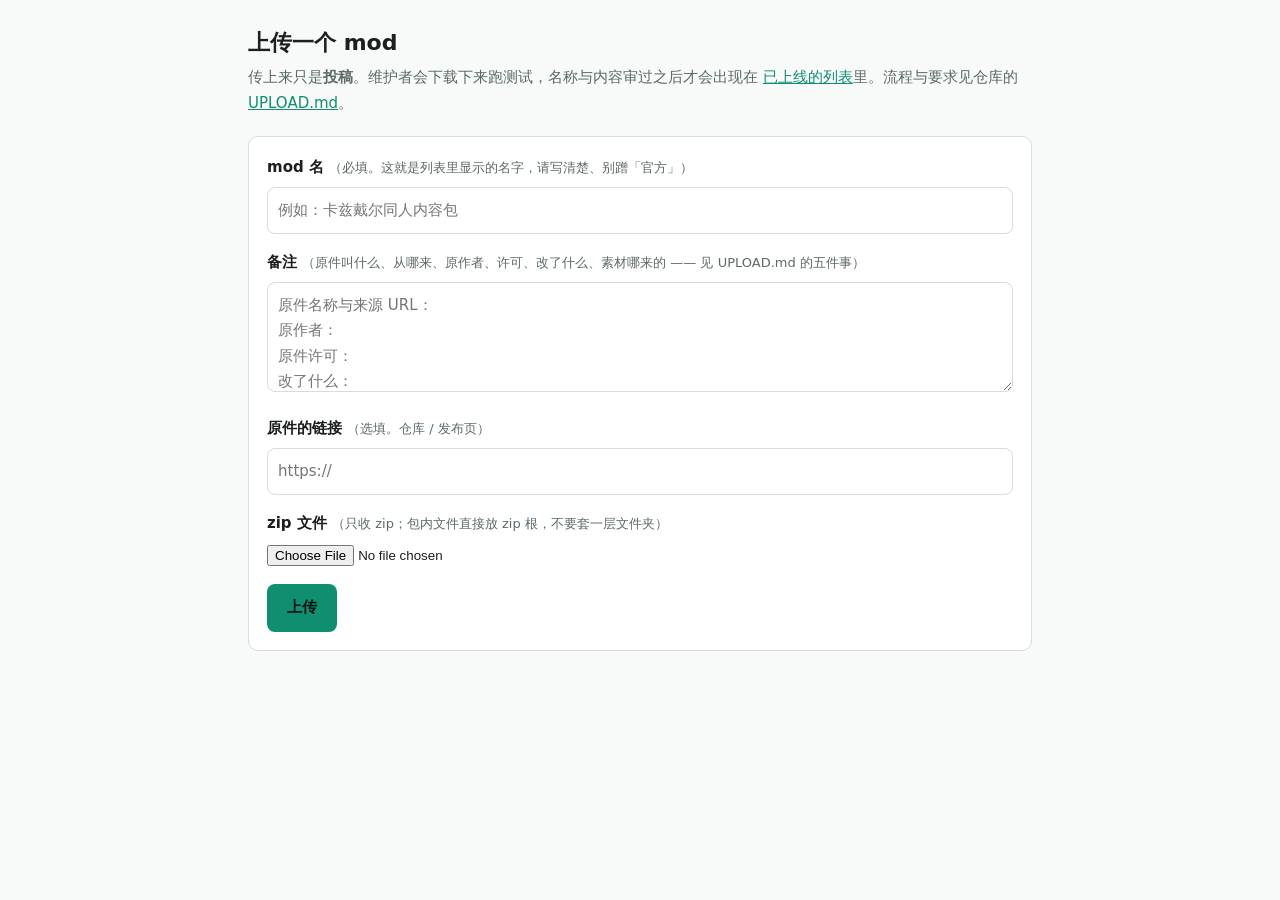
==== site/pages/index.html @ 50298086 "上传站：网页投稿 → 下载跑测试 → 审核名称与内容 → 通过即上线（零依赖） 业主说提 PR 太麻烦，要一个网页上传的口子。做法：  - site/server.mjs     零依赖单文件服务（只" ====
<!doctype html>
<html lang="zh-CN">
<head>
<meta charset="utf-8">
<meta name="viewport" content="width=device-width, initial-scale=1">
<title>上传一个 mod · 卫戍协议 Forge 工坊包</title>
<style>
  :root { color-scheme: light dark; --fg:#1b1f1d; --dim:#5c6b64; --line:#d5ddd8; --accent:#0f8f6f; --bad:#b03030; --bg:#f7faf8; --card:#fff; }
  @media (prefers-color-scheme: dark) { :root { --fg:#e6ece9; --dim:#9aa8a1; --line:#2c3632; --accent:#4ed8af; --bad:#ff8080; --bg:#111614; --card:#171d1a; } }
  * { box-sizing: border-box; }
  body { margin:0 auto; max-width:820px; padding:24px 18px 64px; background:var(--bg); color:var(--fg);
         font:15px/1.7 system-ui,-apple-system,"Segoe UI","Microsoft YaHei",sans-serif; }
  h1 { font-size:22px; margin:0 0 4px; }
  .sub { color:var(--dim); margin:0 0 20px; }
  .card { background:var(--card); border:1px solid var(--line); border-radius:10px; padding:18px; margin:0 0 16px; }
  label { display:block; font-weight:600; margin:0 0 6px; }
  .hint { font-weight:400; color:var(--dim); font-size:13px; }
  input[type=text], textarea { width:100%; padding:10px; border:1px solid var(--line); border-radius:8px;
         background:transparent; color:inherit; font:inherit; }
  textarea { min-height:110px; resize:vertical; }
  .row { margin:0 0 16px; }
  button { padding:11px 20px; border:0; border-radius:8px; background:var(--accent); color:#04140f;
           font:inherit; font-weight:700; cursor:pointer; }
  button:disabled { opacity:.5; cursor:default; }
  .bar { height:8px; background:var(--line); border-radius:99px; overflow:hidden; margin:14px 0 6px; display:none; }
  .bar > i { display:block; height:100%; width:0; background:var(--accent); transition:width .2s; }
  .out { white-space:pre-wrap; }
  .flag { border-left:3px solid var(--line); padding:6px 0 6px 10px; margin:6px 0; }
  .flag.blocker { border-color:var(--bad); }
  .flag.warn { border-color:#c8901f; }
  .flag .lv { font-weight:700; font-size:12px; letter-spacing:.04em; }
  .flag.blocker .lv { color:var(--bad); }
  a { color:var(--accent); }
  code { background:rgba(127,127,127,.14); padding:1px 5px; border-radius:4px; }
  .kv { font-family:ui-monospace,Consolas,monospace; font-size:13px; }
</style>
</head>
<body>
<h1>上传一个 mod</h1>
<p class="sub">传上来只是<b>投稿</b>。维护者会下载下来跑测试，名称与内容审过之后才会出现在
  <a href="/mods">已上线的列表</a>里。流程与要求见仓库的
  <a href="https://github.com/XiaMo233M/Stronghold-Protocol-Forge-Mods/blob/main/UPLOAD.md">UPLOAD.md</a>。</p>

<div class="card">
  <div class="row">
    <label for="name">mod 名 <span class="hint">（必填。这就是列表里显示的名字，请写清楚、别蹭「官方」）</span></label>
    <input id="name" type="text" maxlength="60" placeholder="例如：卡兹戴尔同人内容包">
  </div>
  <div class="row">
    <label for="note">备注 <span class="hint">（原件叫什么、从哪来、原作者、许可、改了什么、素材哪来的 —— 见 UPLOAD.md 的五件事）</span></label>
    <textarea id="note" maxlength="4000" placeholder="原件名称与来源 URL：&#10;原作者：&#10;原件许可：&#10;改了什么：&#10;自带素材来源："></textarea>
  </div>
  <div class="row">
    <label for="homepage">原件的链接 <span class="hint">（选填。仓库 / 发布页）</span></label>
    <input id="homepage" type="text" maxlength="300" placeholder="https://">
  </div>
  <div class="row">
    <label for="file">zip 文件 <span class="hint">（只收 zip；包内文件直接放 zip 根，不要套一层文件夹）</span></label>
    <input id="file" type="file" accept=".zip,application/zip">
  </div>
  <button id="go">上传</button>
  <div class="bar" id="bar"><i></i></div>
  <div class="out" id="out"></div>
</div>

<script>
const $ = (id) => document.getElementById(id);
const esc = (s) => { const d = document.createElement('div'); d.textContent = s == null ? '' : String(s); return d.innerHTML; };

function renderFlags(flags) {
  if (!flags || !flags.length) return '';
  return flags.map((f) =>
    '<div class="flag ' + esc(f.level) + '"><span class="lv">' + esc(f.level.toUpperCase()) + '</span> ' +
    esc(f.code) + ' — ' + esc(f.text) + '</div>').join('');
}

$('go').onclick = () => {
  const name = $('name').value.trim();
  const file = $('file').files[0];
  const out = $('out');
  if (!name) { out.textContent = '先填 mod 名。'; return; }
  if (!file) { out.textContent = '先选一个 zip。'; return; }
  if (!/\.zip$/i.test(file.name)) { out.textContent = '只收 zip。'; return; }

  const q = new URLSearchParams({ name, note: $('note').value.trim(), homepage: $('homepage').value.trim() });
  const xhr = new XMLHttpRequest();
  xhr.open('POST', '/api/submit?' + q.toString());
  xhr.setRequestHeader('content-type', 'application/zip');
  xhr.setRequestHeader('x-filename', encodeURIComponent(file.name));
  $('go').disabled = true;
  $('bar').style.display = 'block';
  out.textContent = '上传中…';

  xhr.upload.onprogress = (e) => {
    if (e.lengthComputable) $('bar').firstElementChild.style.width = (e.loaded / e.total * 100).toFixed(1) + '%';
  };
  xhr.onload = () => {
    $('go').disabled = false;
    let r = null;
    try { r = JSON.parse(xhr.responseText); } catch { /* 非 JSON */ }
    if (xhr.status === 201 && r) {
      out.innerHTML =
        '<p><b>收到了。</b></p>' +
        '<p class="kv">编号：' + esc(r.id) + '<br>回执令牌：' + esc(r.receipt) + '</p>' +
        '<p>把上面这两行留着，随时可以查状态：<br><a href="' + esc(r.statusUrl) + '">' + esc(r.statusUrl) + '</a></p>' +
        '<p>' + esc(r.message) + '</p>' + renderFlags(r.flags);
    } else {
      out.innerHTML = '<p style="color:var(--bad)">没传上：' + esc(r && r.error ? r.error : ('HTTP ' + xhr.status)) + '</p>' + renderFlags(r && r.flags);
    }
  };
  xhr.onerror = () => { $('go').disabled = false; out.textContent = '网络断了，再试一次。'; };
  xhr.send(file);
};
</script>
</body>
</html>
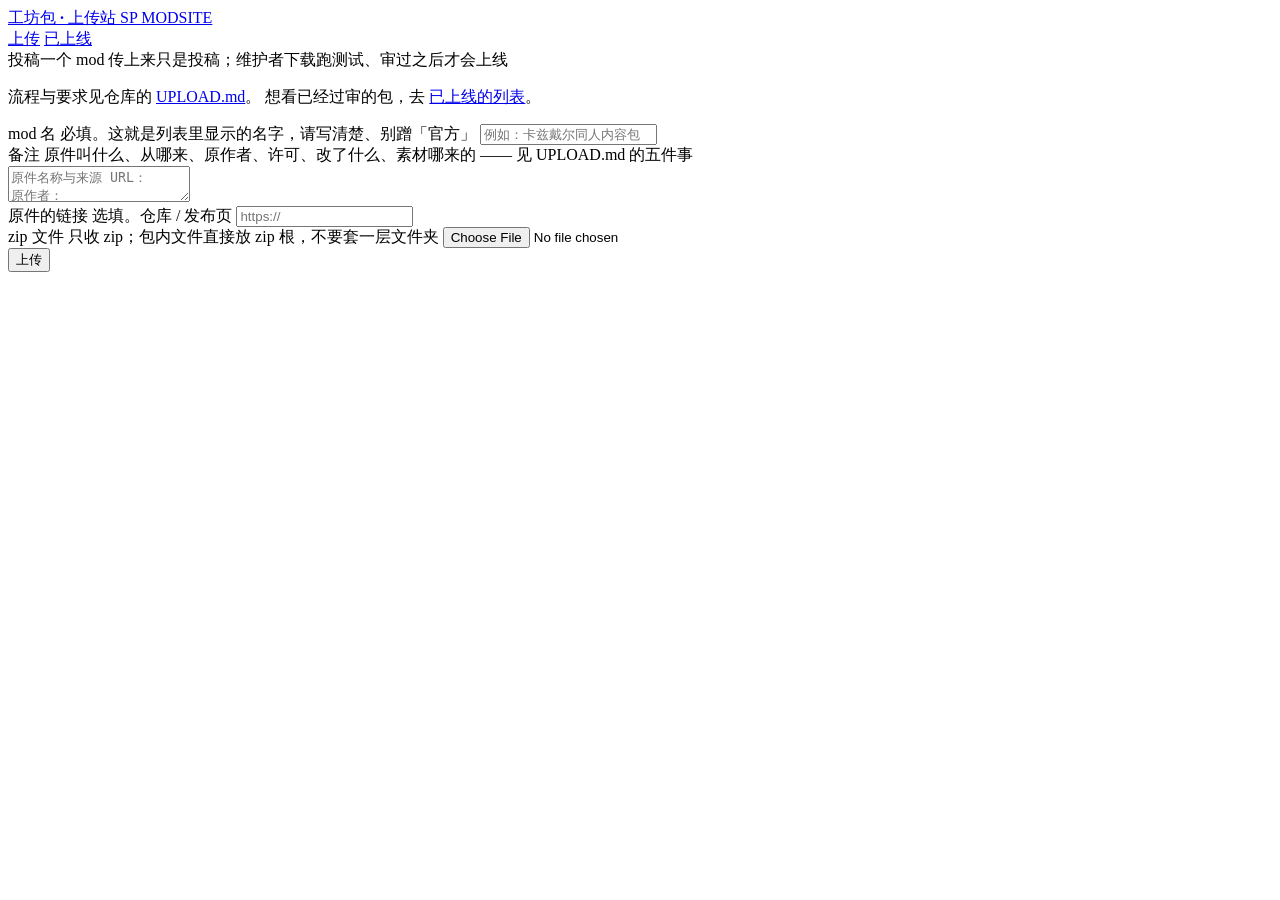
==== commit 7e460b8f: "审核站：兼容包全流程（一步发布 / 补关联 / 改备注 / 逐条人工确认）+ 审核页三视图 + 公网页署名与文案 + demo 样板退役 审核站（site/server.mjs · site/page" ====
--- a/site/pages/index.html
+++ b/site/pages/index.html
@@ -4,64 +4,58 @@
 <meta charset="utf-8">
 <meta name="viewport" content="width=device-width, initial-scale=1">
 <title>上传一个 mod · 卫戍协议 Forge 工坊包</title>
-<style>
-  :root { color-scheme: light dark; --fg:#1b1f1d; --dim:#5c6b64; --line:#d5ddd8; --accent:#0f8f6f; --bad:#b03030; --bg:#f7faf8; --card:#fff; }
-  @media (prefers-color-scheme: dark) { :root { --fg:#e6ece9; --dim:#9aa8a1; --line:#2c3632; --accent:#4ed8af; --bad:#ff8080; --bg:#111614; --card:#171d1a; } }
-  * { box-sizing: border-box; }
-  body { margin:0 auto; max-width:820px; padding:24px 18px 64px; background:var(--bg); color:var(--fg);
-         font:15px/1.7 system-ui,-apple-system,"Segoe UI","Microsoft YaHei",sans-serif; }
-  h1 { font-size:22px; margin:0 0 4px; }
-  .sub { color:var(--dim); margin:0 0 20px; }
-  .card { background:var(--card); border:1px solid var(--line); border-radius:10px; padding:18px; margin:0 0 16px; }
-  label { display:block; font-weight:600; margin:0 0 6px; }
-  .hint { font-weight:400; color:var(--dim); font-size:13px; }
-  input[type=text], textarea { width:100%; padding:10px; border:1px solid var(--line); border-radius:8px;
-         background:transparent; color:inherit; font:inherit; }
-  textarea { min-height:110px; resize:vertical; }
-  .row { margin:0 0 16px; }
-  button { padding:11px 20px; border:0; border-radius:8px; background:var(--accent); color:#04140f;
-           font:inherit; font-weight:700; cursor:pointer; }
-  button:disabled { opacity:.5; cursor:default; }
-  .bar { height:8px; background:var(--line); border-radius:99px; overflow:hidden; margin:14px 0 6px; display:none; }
-  .bar > i { display:block; height:100%; width:0; background:var(--accent); transition:width .2s; }
-  .out { white-space:pre-wrap; }
-  .flag { border-left:3px solid var(--line); padding:6px 0 6px 10px; margin:6px 0; }
-  .flag.blocker { border-color:var(--bad); }
-  .flag.warn { border-color:#c8901f; }
-  .flag .lv { font-weight:700; font-size:12px; letter-spacing:.04em; }
-  .flag.blocker .lv { color:var(--bad); }
-  a { color:var(--accent); }
-  code { background:rgba(127,127,127,.14); padding:1px 5px; border-radius:4px; }
-  .kv { font-family:ui-monospace,Consolas,monospace; font-size:13px; }
-</style>
+<link rel="icon" href="data:image/svg+xml,%3Csvg xmlns='http://www.w3.org/2000/svg' viewBox='0 0 24 24'%3E%3Crect width='24' height='24' fill='%230c0f0e'/%3E%3Cpath fill='%234ed8af' d='M5 3h3v2h2V3h4v2h2V3h3v5l-2 2v7l2 2v2H5v-2l2-2v-7L5 8z'/%3E%3C/svg%3E">
+<link rel="stylesheet" href="__CSS__">
 </head>
 <body>
-<h1>上传一个 mod</h1>
-<p class="sub">传上来只是<b>投稿</b>。维护者会下载下来跑测试，名称与内容审过之后才会出现在
-  <a href="/mods">已上线的列表</a>里。流程与要求见仓库的
-  <a href="https://github.com/XiaMo233M/Stronghold-Protocol-Forge-Mods/blob/main/UPLOAD.md">UPLOAD.md</a>。</p>
 
-<div class="card">
-  <div class="row">
-    <label for="name">mod 名 <span class="hint">（必填。这就是列表里显示的名字，请写清楚、别蹭「官方」）</span></label>
-    <input id="name" type="text" maxlength="60" placeholder="例如：卡兹戴尔同人内容包">
+<header class="topbar">
+  <a class="brand" href="/">工坊包 <b>·</b> 上传站 <span class="sub2">SP MODSITE</span></a>
+  <nav class="navlinks">
+    <a href="/" class="on">上传</a>
+    <a href="/mods">已上线</a>
+  </nav>
+</header>
+
+<section class="panel brackets panel--glow">
+  <div class="panel__head">
+    <div class="panel__titles">
+      <span class="panel__title">投稿一个 mod</span>
+      <span class="panel__sub">传上来只是投稿；维护者下载跑测试、审过之后才会上线</span>
+    </div>
   </div>
-  <div class="row">
-    <label for="note">备注 <span class="hint">（原件叫什么、从哪来、原作者、许可、改了什么、素材哪来的 —— 见 UPLOAD.md 的五件事）</span></label>
-    <textarea id="note" maxlength="4000" placeholder="原件名称与来源 URL：&#10;原作者：&#10;原件许可：&#10;改了什么：&#10;自带素材来源："></textarea>
+  <div class="panel__body">
+    <p class="sub">流程与要求见仓库的
+      <a href="https://github.com/XiaMo233M/Stronghold-Protocol-Forge-Mods/blob/main/UPLOAD.md">UPLOAD.md</a>。
+      想看已经过审的包，去 <a href="/mods">已上线的列表</a>。</p>
+
+    <div class="field">
+      <label class="field__label" for="name">mod 名 <span class="field__hint">必填。这就是列表里显示的名字，请写清楚、别蹭「官方」</span></label>
+      <input id="name" type="text" maxlength="60" placeholder="例如：卡兹戴尔同人内容包">
+    </div>
+
+    <div class="field">
+      <label class="field__label" for="note">备注 <span class="field__hint">原件叫什么、从哪来、原作者、许可、改了什么、素材哪来的 —— 见 UPLOAD.md 的五件事</span></label>
+      <div class="field__box field__box--area brackets">
+        <textarea id="note" maxlength="4000" placeholder="原件名称与来源 URL：&#10;原作者：&#10;原件许可：&#10;改了什么：&#10;自带素材来源："></textarea>
+      </div>
+    </div>
+
+    <div class="field">
+      <label class="field__label" for="homepage">原件的链接 <span class="field__hint">选填。仓库 / 发布页</span></label>
+      <input id="homepage" type="text" maxlength="300" placeholder="https://">
+    </div>
+
+    <div class="field">
+      <label class="field__label" for="file">zip 文件 <span class="field__hint">只收 zip；包内文件直接放 zip 根，不要套一层文件夹</span></label>
+      <input id="file" type="file" accept=".zip,application/zip">
+    </div>
+
+    <button id="go" class="btn btn--primary btn--block">上传</button>
+    <div class="bar" id="bar"><i></i></div>
+    <div class="out" id="out"></div>
   </div>
-  <div class="row">
-    <label for="homepage">原件的链接 <span class="hint">（选填。仓库 / 发布页）</span></label>
-    <input id="homepage" type="text" maxlength="300" placeholder="https://">
-  </div>
-  <div class="row">
-    <label for="file">zip 文件 <span class="hint">（只收 zip；包内文件直接放 zip 根，不要套一层文件夹）</span></label>
-    <input id="file" type="file" accept=".zip,application/zip">
-  </div>
-  <button id="go">上传</button>
-  <div class="bar" id="bar"><i></i></div>
-  <div class="out" id="out"></div>
-</div>
+</section>
 
 <script>
 const $ = (id) => document.getElementById(id);
@@ -105,7 +99,7 @@
         '<p>把上面这两行留着，随时可以查状态：<br><a href="' + esc(r.statusUrl) + '">' + esc(r.statusUrl) + '</a></p>' +
         '<p>' + esc(r.message) + '</p>' + renderFlags(r.flags);
     } else {
-      out.innerHTML = '<p style="color:var(--bad)">没传上：' + esc(r && r.error ? r.error : ('HTTP ' + xhr.status)) + '</p>' + renderFlags(r && r.flags);
+      out.innerHTML = '<p style="color:var(--red-premium)">没传上：' + esc(r && r.error ? r.error : ('HTTP ' + xhr.status)) + '</p>' + renderFlags(r && r.flags);
     }
   };
   xhr.onerror = () => { $('go').disabled = false; out.textContent = '网络断了，再试一次。'; };
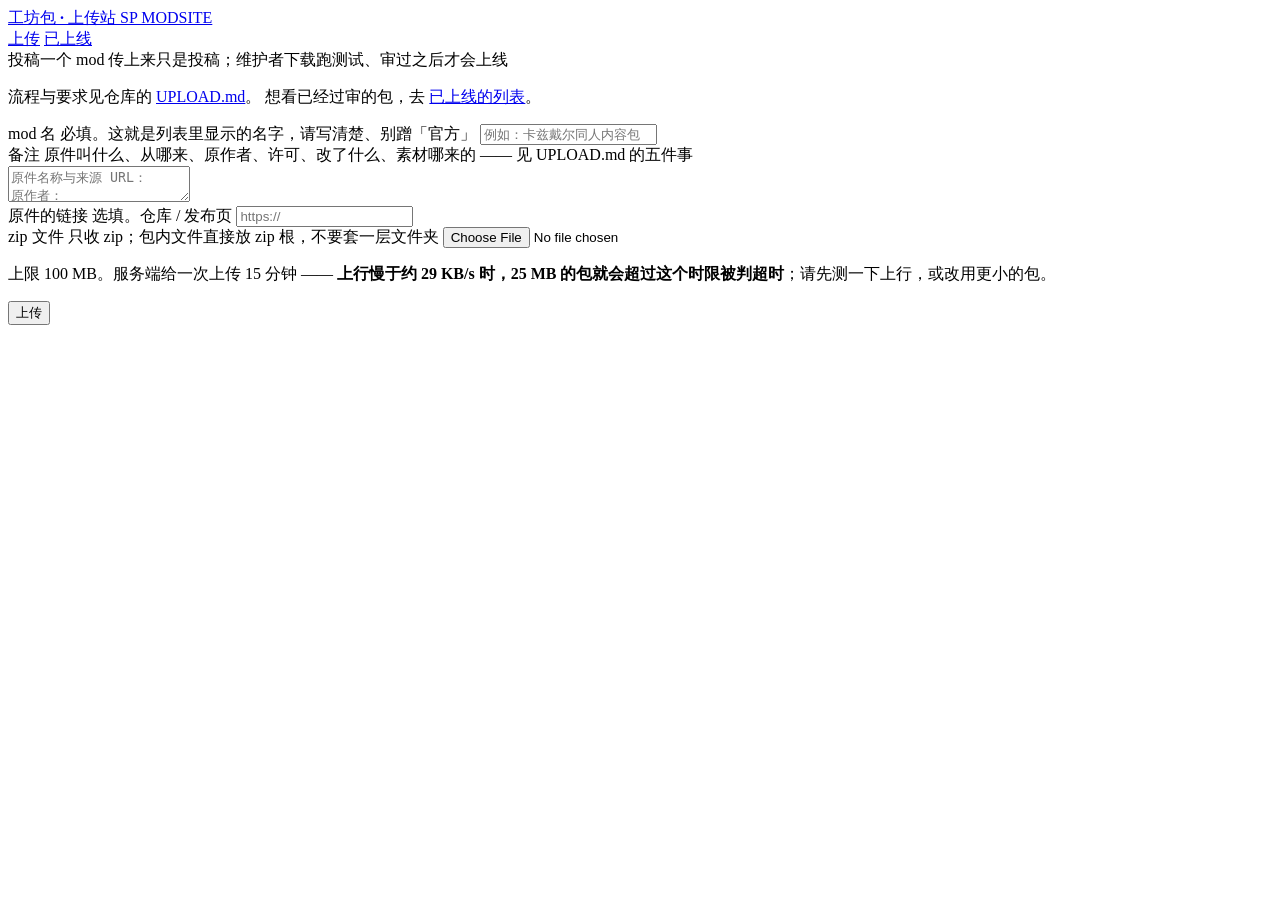
==== commit db05c62f: "站点：显式写死请求超时修「大包传一半就断」（requestTimeout 900s / headers 60s / keepAlive 10s）；断连回可读 408、413 带上限、429 带等待分钟" ====
--- a/site/pages/index.html
+++ b/site/pages/index.html
@@ -49,10 +49,12 @@
     <div class="field">
       <label class="field__label" for="file">zip 文件 <span class="field__hint">只收 zip；包内文件直接放 zip 根，不要套一层文件夹</span></label>
       <input id="file" type="file" accept=".zip,application/zip">
+      <p class="sub" id="limit"></p>
     </div>
 
     <button id="go" class="btn btn--primary btn--block">上传</button>
     <div class="bar" id="bar"><i></i></div>
+    <div class="sub" id="rate"></div>
     <div class="out" id="out"></div>
   </div>
 </section>
@@ -61,12 +63,69 @@
 const $ = (id) => document.getElementById(id);
 const esc = (s) => { const d = document.createElement('div'); d.textContent = s == null ? '' : String(s); return d.innerHTML; };
 
+// ⭐ 认领码（业主 2026-10-12 需求 ①：「发布者能自由管理修改」）。
+// **只在这一个响应里出现一次** —— 站点只存它的哈希，刷新页面就再也看不到明文了。
+// 所以这里必须**显眼地把「请现在保存」写出来**，并把下一步（去「我的投稿」换发布者令牌）给成链接。
+function claimBox(r) {
+  if (!r || !r.claimCode) return '';
+  return '<div class="warnbox"><h3>这串认领码只显示这一次，请现在保存</h3>' +
+    '<p class="kv"><b>' + esc(r.claimCode) + '</b></p>' +
+    '<p>' + esc(r.claimNote || '') + '</p>' +
+    '<p>下一步：打开 <a href="' + esc(r.publisherPage || '/mine') + '">我的投稿</a>，' +
+    '填「编号 + 认领码」换一枚<b>发布者令牌</b>。之后改名 / 改备注 / 改分类、换包体、申请撤下，' +
+    '都在那一页自己做；每次改动都会<b>回到待审</b>，等维护者复审。</p></div>';
+}
 function renderFlags(flags) {
   if (!flags || !flags.length) return '';
   return flags.map((f) =>
     '<div class="flag ' + esc(f.level) + '"><span class="lv">' + esc(f.level.toUpperCase()) + '</span> ' +
     esc(f.code) + ' — ' + esc(f.text) + '</div>').join('');
 }
+
+// ⭐⭐ 上传失败的分类提示（2026-10-14「传一半就断」修复的前端那一半）。
+//
+// 改之前的写法是：`xhr.onerror = () => { … out.textContent = '网络断了，再试一次。'; }` ——
+// **无论真实原因是什么，都只写这一句**。于是：
+//   · 服务端等超时回的 408 ⇒ 显示「网络断了」；
+//   · 包超过上限回的 413 ⇒ 显示「网络断了」；
+//   · 限流回的 429     ⇒ 显示「网络断了」。
+// 用户照着「再试一次」重传，结果一模一样地再断一次 —— 真话被这句一律性文案吞掉了。
+// 现在按**真实状态码**分类，每种给一个可行动的下一步。
+const MAX_MB = Number('__MAX_MB__') || 100;          // 服务端注入（MAX_MB），不在这里写死
+const MAX_BYTES = MAX_MB * 1048576;
+const LIMIT_MIN = 15;                                 // 与 server.mjs 的 requestTimeout 同一个数
+// 由时限推出的用户判据：包大小 ÷ 上行速度 < 时限 ⇒ 「多少 KB/s 才传得完」。
+const kbpsFor = (mb) => Math.ceil(mb * 1024 / (LIMIT_MIN * 60));
+
+function failText(status, r) {
+  if (status === 408) {
+    return '上传超时：这次上传超过了服务端的 ' + LIMIT_MIN + ' 分钟时限。多半是上行太慢 —— '
+      + '25 MB 的包需要上行快于约 ' + kbpsFor(25) + ' KB/s。请换更快的网络，或缩小包体。';
+  }
+  if (status === 413) {
+    return '文件太大（上限 ' + ((r && r.maxMB) || MAX_MB) + ' MB）：'
+      + ((r && r.error) || '请缩小包体再传。');
+  }
+  if (status === 429) {
+    return '传得太频繁了，请等 ' + ((r && r.retryAfterMin) || 10) + ' 分钟再传。';
+  }
+  if (status >= 500) return '服务端出错（HTTP ' + status + '）：' + ((r && r.error) || '稍后再试');
+  if (status === 0) {
+    return '网络断了（没拿到服务端的任何响应），再试一次。若总是传到一半就断：'
+      + '多半是上行太慢撞上了服务端时限，或链路（代理 / 隧道）被中间设备断开 —— 请换网络或缩小包体。';
+  }
+  return '没传上（HTTP ' + status + '）：' + ((r && r.error) || '再试一次');
+}
+function showFail(status, r) {
+  $('rate').textContent = '';
+  $('out').innerHTML = '<p style="color:var(--red-premium)">没传上：' + esc(failText(status, r)) + '</p>'
+    + renderFlags(r && r.flags);
+}
+
+// 上传前就把「多久算安全」摆出来（原来页面上一个字都没有，用户只能靠猜）。
+$('limit').innerHTML = '上限 ' + MAX_MB + ' MB。服务端给一次上传 ' + LIMIT_MIN + ' 分钟 —— '
+  + '<b>上行慢于约 ' + kbpsFor(25) + ' KB/s 时，25 MB 的包就会超过这个时限被判超时</b>；'
+  + '请先测一下上行，或改用更小的包。';
 
 $('go').onclick = () => {
   const name = $('name').value.trim();
@@ -75,34 +134,61 @@
   if (!name) { out.textContent = '先填 mod 名。'; return; }
   if (!file) { out.textContent = '先选一个 zip。'; return; }
   if (!/\.zip$/i.test(file.name)) { out.textContent = '只收 zip。'; return; }
+  // ⭐ 本地体积预检：超过上限就不发请求（原来是传到一半才被 413 掐，用户白等一次）。
+  if (file.size > MAX_BYTES) {
+    out.textContent = '文件太大：' + (file.size / 1048576).toFixed(1) + ' MB，上限 ' + MAX_MB
+      + ' MB —— 没发请求，请缩小包体再来。';
+    return;
+  }
 
   const q = new URLSearchParams({ name, note: $('note').value.trim(), homepage: $('homepage').value.trim() });
   const xhr = new XMLHttpRequest();
   xhr.open('POST', '/api/submit?' + q.toString());
   xhr.setRequestHeader('content-type', 'application/zip');
   xhr.setRequestHeader('x-filename', encodeURIComponent(file.name));
+  // 客户端也设一道兜底时限（比服务端多 2 分钟）：链路整个挂住时，至少能给出「超时」这句真话，
+  // 而不是一直停在「上传中…」。服务端那道 15 分钟才是判定上传是否被接受的那一道。
+  xhr.timeout = (LIMIT_MIN + 2) * 60000;
   $('go').disabled = true;
   $('bar').style.display = 'block';
+  $('rate').textContent = '';
   out.textContent = '上传中…';
 
+  const t0 = Date.now();
   xhr.upload.onprogress = (e) => {
-    if (e.lengthComputable) $('bar').firstElementChild.style.width = (e.loaded / e.total * 100).toFixed(1) + '%';
+    if (!e.lengthComputable) return;
+    // 进度条结构（2026-10-14 实测核对）：`#bar` 的第一个元素子节点就是样式表 `.bar > i` 命中的
+    // 那个 `<i>`，两者**是匹配的** —— 所以这里不改结构，只把宽度写进去（原来这一段没问题）。
+    const bar = $('bar').firstElementChild;
+    if (bar) bar.style.width = (e.loaded / e.total * 100).toFixed(1) + '%';
+    const sec = (Date.now() - t0) / 1000;
+    // 头几秒的瞬时速度没有意义（第一个 progress 事件可能在 0.1 秒内就到，算出来是个天文数字），
+    // 所以满 3 秒才显示速度；在那之前只报百分比。
+    $('rate').textContent = '已传 ' + (e.loaded / e.total * 100).toFixed(1) + '%'
+      + (sec >= 3
+        ? ' · 约 ' + Math.round(e.loaded / 1024 / sec) + ' KB/s（25 MB 的包需要上行快于约 ' + kbpsFor(25)
+          + ' KB/s；慢于此会被服务端的 ' + LIMIT_MIN + ' 分钟时限掐断）'
+        : '（正在估算上行速度…）');
   };
   xhr.onload = () => {
     $('go').disabled = false;
     let r = null;
     try { r = JSON.parse(xhr.responseText); } catch { /* 非 JSON */ }
     if (xhr.status === 201 && r) {
+      $('rate').textContent = '';
       out.innerHTML =
         '<p><b>收到了。</b></p>' +
         '<p class="kv">编号：' + esc(r.id) + '<br>回执令牌：' + esc(r.receipt) + '</p>' +
         '<p>把上面这两行留着，随时可以查状态：<br><a href="' + esc(r.statusUrl) + '">' + esc(r.statusUrl) + '</a></p>' +
+        claimBox(r) +
         '<p>' + esc(r.message) + '</p>' + renderFlags(r.flags);
     } else {
-      out.innerHTML = '<p style="color:var(--red-premium)">没传上：' + esc(r && r.error ? r.error : ('HTTP ' + xhr.status)) + '</p>' + renderFlags(r && r.flags);
+      // 服务端只要把话说完（含 408 / 413 / 429），就一定走这里 —— 按真实状态码分类说人话。
+      showFail(xhr.status, r);
     }
   };
-  xhr.onerror = () => { $('go').disabled = false; out.textContent = '网络断了，再试一次。'; };
+  xhr.onerror = () => { $('go').disabled = false; showFail(xhr.status, null); };
+  xhr.ontimeout = () => { $('go').disabled = false; showFail(408, null); };
   xhr.send(file);
 };
 </script>
